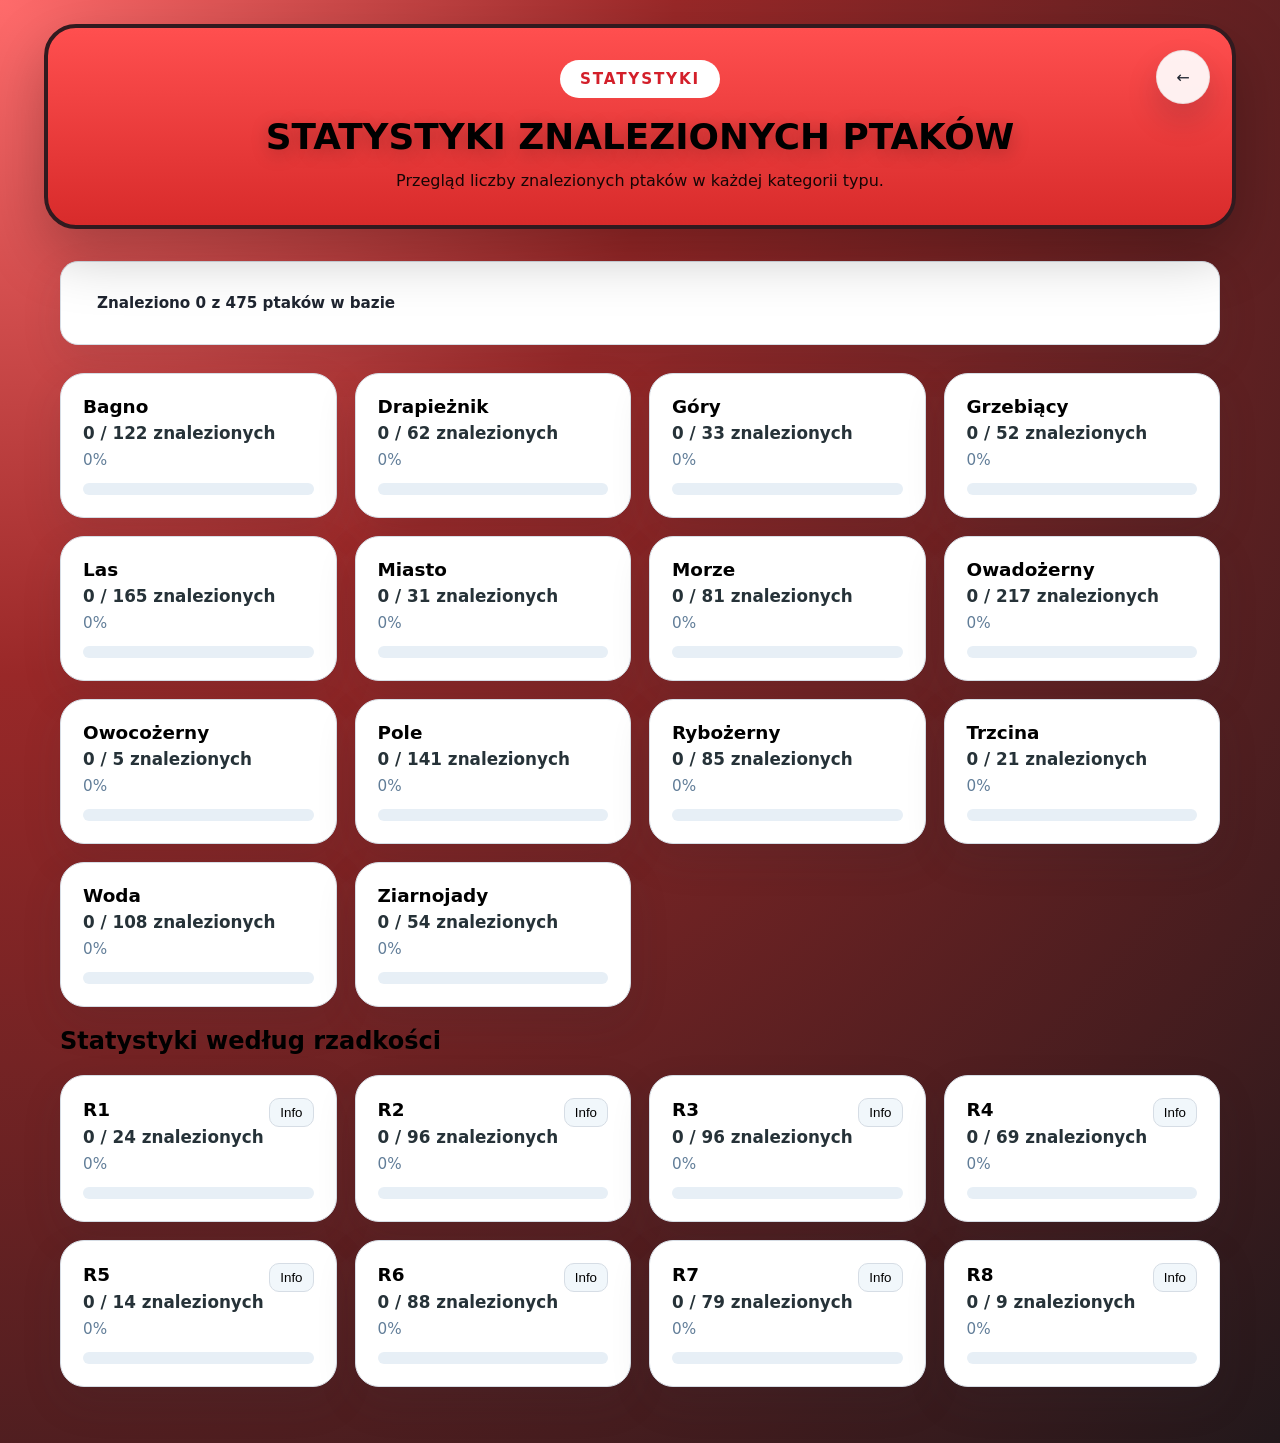
==== stats.html @ 66fbfaac "ui changes" ====
<!DOCTYPE html>
<html lang="pl">
<head>
  <meta charset="UTF-8" />
  <meta name="viewport" content="width=device-width, initial-scale=1.0" />
  <title>Statystyki ptaków</title>
  <link rel="stylesheet" href="styles.css" />
</head>
<body>
  <div class="pokedex-shell">
    <header class="hero">
      <div class="hero-top">
        <span class="pokedex-label">STATYSTYKI</span>
        <h1>Statystyki znalezionych ptaków</h1>
        <p class="hero-subtitle">Przegląd liczby znalezionych ptaków w każdej kategorii typu.</p>
      </div>
      <a class="page-action-link" href="index.html" title="Powrót do listy ptaków">←</a>
    </header>

    <main class="container">
      <section class="controls-panel">
        <div class="counter-display" aria-live="polite">
          <span id="overallCounter">Ładowanie statystyk...</span>
        </div>
      </section>

      <section id="statsList" class="statistics-list" aria-live="polite"></section>

      <h2 class="section-title">Statystyki według rzadkości</h2>
      <section id="rarityStats" class="statistics-list" aria-live="polite"></section>
    </main>
  </div>

  <script src="stats.js"></script>
</body>
</html>
---- styles.css ----
:root {
  --bg: #f3f7fa;
  --surface: #ffffff;
  --border: #d6dde5;
  --text: #263238;
  --muted: #617d98;
  --accent: #2f8dff;
  --accent-strong: #1762c6;
  --success: #1f8a43;
  --warning: #f8b400;
  --shadow: 0 16px 40px rgba(38, 50, 56, 0.12);
}

* {
  box-sizing: border-box;
}

body {
  margin: 0;
  font-family: Inter, system-ui, -apple-system, BlinkMacSystemFont, "Segoe UI", sans-serif;
  background: radial-gradient(circle at top left, #ff6b6b 0%, #992828 35%, #22181b 100%);
  color: #000000;
  min-height: 100vh;
}

.pokedex-shell {
  max-width: 1240px;
  margin: 0 auto;
  padding: 24px;
}

.hero {
  padding: 32px 28px;
  text-align: center;
  background: linear-gradient(180deg, #ff4f4f 0%, #d82b2b 100%);
  border: 4px solid #311a1f;
  border-radius: 32px;
  box-shadow: 0 24px 60px rgba(0, 0, 0, 0.25);
  position: relative;
  overflow: hidden;
}

.page-action-link {
  position: absolute;
  top: 22px;
  right: 22px;
  z-index: 2;
  display: inline-flex;
  align-items: center;
  justify-content: center;
  width: 54px;
  height: 54px;
  border-radius: 50%;
  background: rgba(255, 255, 255, 0.92);
  color: #1f2530;
  text-decoration: none;
  border: 1px solid rgba(0, 0, 0, 0.08);
  box-shadow: 0 16px 32px rgba(15, 23, 42, 0.16);
  transition: transform 0.2s ease, background 0.2s ease;
}

.page-action-link svg {
  width: 24px;
  height: 24px;
}

.page-action-link:hover {
  transform: translateY(-2px);
  background: #ffffff;
}

.statistics-list {
  display: grid;
  grid-template-columns: repeat(auto-fit, minmax(240px, 1fr));
  gap: 18px;
}

.stat-card {
  background: var(--surface);
  border: 1px solid var(--border);
  border-radius: 24px;
  padding: 22px;
  box-shadow: var(--shadow);
}

.stat-card h2 {
  margin: 0 0 12px;
  font-size: 1.15rem;
}

.stat-value {
  margin: 0 0 8px;
  font-size: 1.05rem;
  font-weight: 700;
  color: var(--text);
}

.stat-percentage {
  margin: 0 0 14px;
  font-size: 0.95rem;
  color: var(--muted);
}

.stat-bar {
  width: 100%;
  height: 12px;
  border-radius: 999px;
  background: #e7eff6;
  overflow: hidden;
}

.stat-bar-fill {
  height: 100%;
  background: linear-gradient(135deg, #2f8dff 0%, #7c57ff 100%);
}

/* small tweak: make rarity bars slightly darker when showing overall rarities */
.stat-card h2 { margin-bottom: 6px; }

/* rarity-specific bar colors */
.stat-bar-fill.rarity-r1 { background: linear-gradient(90deg, #6fcf97 0%, #27ae60 100%); }
.stat-bar-fill.rarity-r2 { background: linear-gradient(90deg, #9be7ff 0%, #2d9cdb 100%); }
.stat-bar-fill.rarity-r3 { background: linear-gradient(90deg, #ffd074 0%, #f2994a 100%); }
.stat-bar-fill.rarity-r4 { background: linear-gradient(90deg, #ffc4c4 0%, #eb5757 100%); }
.stat-bar-fill.rarity-r5 { background: linear-gradient(90deg, #d6c2ff 0%, #7c57ff 100%); }
.stat-bar-fill.rarity-r6 { background: linear-gradient(90deg, #ffd6a5 0%, #ff9f43 100%); }
.stat-bar-fill.rarity-r7 { background: linear-gradient(90deg, #f8b4d9 0%, #d946ef 100%); }
.stat-bar-fill.rarity-r8 { background: linear-gradient(90deg, #f2f2f2 0%, #bdbdbd 100%); }

.rarity-info { margin-top: 12px; padding: 12px; background: #fff; border-radius: 12px; border: 1px solid var(--border); color: var(--text); }
.stat-card-header { display:flex; gap:12px; align-items:center; justify-content:space-between; }
.rarity-info-button { padding:6px 10px; border-radius:10px; border:1px solid var(--border); background:#f1f7fb; cursor:pointer; }

.hero-top {
  position: relative;
  z-index: 1;
}

.pokedex-label {
  display: inline-flex;
  align-items: center;
  justify-content: center;
  padding: 10px 20px;
  margin-bottom: 18px;
  border-radius: 999px;
  background: #fff;
  color: #d31f2a;
  font-weight: 800;
  letter-spacing: 0.12em;
  font-size: 0.95rem;
}

.hero h1 {
  margin: 0 0 12px;
  font-size: clamp(2rem, 2.8vw, 3.6rem);
  text-transform: uppercase;
  text-shadow: 0 4px 18px rgba(0, 0, 0, 0.25);
}

.hero-subtitle {
  margin: 0 auto;
  max-width: 760px;
  color: rgba(0, 0, 0, 0.9);
  line-height: 1.5;
  font-size: 1rem;
}

.container {
  width: min(1180px, calc(100% - 32px));
  margin: 32px auto;
}

.controls-panel {
  display: grid;
  gap: 16px;
  padding: 20px;
  margin-bottom: 28px;
  background: var(--surface);
  border: 1px solid var(--border);
  border-radius: 18px;
  box-shadow: var(--shadow);
}

.control-group {
  display: grid;
  gap: 8px;
}

.control-group label {
  font-weight: 600;
  color: var(--text);
}

.control-group select,
.control-group input {
  width: 100%;
  min-height: 44px;
  padding: 0 14px;
  border: 1px solid var(--border);
  border-radius: 12px;
  background: #f8fbff;
  color: var(--text);
}

.button-secondary {
  padding: 14px 18px;
  border: none;
  border-radius: 12px;
  background: #e3efff;
  color: var(--accent-strong);
  font-weight: 700;
  cursor: pointer;
  transition: transform 0.2s ease, background 0.2s ease;
}

.button-secondary:hover {
  transform: translateY(-1px);
  background: #c8e0ff;
}

.counter-display-top {
  width: min(1180px, calc(100% - 32px));
  margin: 12px auto;
  text-align: center;
  font-weight: 700;
  color: var(--text);
}

.control-row {
  display: flex;
  gap: 12px;
  align-items: flex-end;
  justify-content: space-between;
  flex-wrap: wrap;
}

.search-group {
  flex: 1 1 100%;
  min-width: 0;
}

.search-group input {
  width: 100%;
}

.control-row > .control-group:not(.search-group) {
  flex: 0 0 auto;
}

.advanced-controls[aria-hidden="true"] {
  display: none;
}

.advanced-controls {
  display: grid;
  grid-template-columns: repeat(auto-fit, minmax(180px, 1fr));
  gap: 12px;
  margin-top: 12px;
}

.button-primary {
  padding: 14px 18px;
  border: none;
  border-radius: 14px;
  background: linear-gradient(135deg, #ffbc15 0%, #ff5137 100%);
  color: #111;
  font-weight: 800;
  cursor: pointer;
  transition: transform 0.2s ease, filter 0.2s ease;
}

.button-primary:hover {
  transform: translateY(-1px);
  filter: brightness(1.05);
}

.counter-display {
  align-self: center;
  padding: 12px 16px;
  border-radius: 18px;
  background: rgba(255, 255, 255, 0.92);
  color: #1f2530;
  font-size: 0.95rem;
  font-weight: 700;
  justify-self: start;
  min-width: 160px;
}

.bird-grid {
  display: grid;
  grid-template-columns: repeat(4, minmax(240px, 1fr));
  gap: 20px;
  justify-content: center;
  align-items: stretch;
}

.bird-card {
  display: flex;
  flex-direction: column;
  justify-content: space-between;
  gap: 0;
  min-height: 620px;
  width: 100%;
  background: var(--surface);
  border: 1px solid #d6dde5;
  border-radius: 28px;
  overflow: hidden;
  box-shadow: var(--shadow);
}

.bird-card.found {
  border-color: var(--success);
}

.image-frame {
  width: 100%;
  background: #e8f1f8;
}

.bird-card img {
  width: 100%;
  display: block;
  aspect-ratio: 4 / 3;
  object-fit: cover;
  background: #000000;
}

.image-placeholder {
  display: grid;
  align-items: center;
  justify-items: center;
  width: 100%;
  aspect-ratio: 4 / 3;
  background: #f7f8fb;
  color: #3b4a5a;
  font-size: 5rem;
  font-weight: 900;
}

.bird-card .card-body {
  padding: 18px;
  display: flex;
  flex-direction: column;
  justify-content: space-between;
  gap: 14px;
  flex: 1;
  min-height: 240px;
}

.bird-card h2 {
  margin: 0;
  color:#000000;
  font-size: 1.25rem;
}

.bird-card h3 {
  margin: 0;
  color: var(--muted);
  font-size: 0.95rem;
  font-weight: 500;
}

.tag-row {
  display: flex;
  flex-wrap: wrap;
  gap: 10px;
}

.type-row {
  display: flex;
  flex-wrap: wrap;
  gap: 8px;
  margin-top: 10px;
}

.type-tag,
.tag {
  display: inline-flex;
  align-items: center;
  gap: 6px;
  padding: 8px 12px;
  border-radius: 999px;
  font-size: 0.88rem;
  font-weight: 700;
}

.type-tag {
  color: #fff;
}

.type-water { background: #2f80ed; }
.type-sea { background: #1366d6; }
.type-bog { background: #8b5a2b; }
.type-field { background: #f2994a; }
.type-forest { background: #27ae60; }
.type-mountain { background: #6b5b95; }
.type-wading { background: #17bebb; }
.type-fish { background: #2d9cdb; }
.type-predator { background: #eb5757; }
.type-default { background: #627d98; color: #fff; }

.stat-bar-fill.type-water { background: #2f80ed; }
.stat-bar-fill.type-sea { background: #1366d6; }
.stat-bar-fill.type-bog { background: #8b5a2b; }
.stat-bar-fill.type-field { background: #f2994a; }
.stat-bar-fill.type-forest { background: #27ae60; }
.stat-bar-fill.type-mountain { background: #6b5b95; }
.stat-bar-fill.type-wading { background: #17bebb; }
.stat-bar-fill.type-fish { background: #2d9cdb; }
.stat-bar-fill.type-predator { background: #eb5757; }
.stat-bar-fill.type-default { background: #627d98; }

.tag {
  background: #f1f7fb;
  color: var(--text);
}

.tag.rarity {
  background: #fff4d7;
}

.card-actions {
  display: grid;
  gap: 14px;
}

.card-actions .file-upload {
  position: relative;
  display: inline-flex;
  align-items: center;
  justify-content: center;
  width: 100%;
  min-height: 56px;
  padding: 0 18px;
  border-radius: 999px;
  background: linear-gradient(135deg, #eef7ff 0%, #d9efff 100%);
  border: 1px solid #b8d8ff;
  color: #094c9a;
  font-size: 0.95rem;
  font-weight: 700;
  cursor: pointer;
  transition: transform 0.2s ease, background 0.2s ease, border-color 0.2s ease;
}

.card-actions .file-upload:hover {
  transform: translateY(-1px);
  background: linear-gradient(135deg, #e6f1ff 0%, #c9e4ff 100%);
  border-color: #8bb8ff;
}

.card-actions .file-upload input[type="file"] {
  position: absolute;
  inset: 0;
  width: 100%;
  height: 100%;
  opacity: 0;
  cursor: pointer;
}

.found-button {
  width: 100%;
  min-height: 56px;
  border: none;
  border-radius: 999px;
  background: linear-gradient(135deg, #ffc800 0%, #ff5722 100%);
  color: #1a1a1a;
  font-size: 1rem;
  font-weight: 800;
  text-transform: uppercase;
  letter-spacing: 0.06em;
  cursor: pointer;
  box-shadow: 0 18px 35px rgba(255, 96, 53, 0.24);
  transition: transform 0.2s ease, filter 0.2s ease;
}

.pagination-controls {
  display: flex;
  gap: 12px;
  align-items: center;
  margin-top: 12px;
}

.pagination {
  display: flex;
  gap: 6px;
  flex-wrap: wrap;
}

.pagination button {
  border: 1px solid var(--border);
  background: white;
  padding: 6px 10px;
  border-radius: 8px;
  cursor: pointer;
}

.pagination button.active {
  background: var(--accent);
  color: white;
  border-color: var(--accent-dark, #4a90e2);
}

.load-more-wrapper {
  display: flex;
  justify-content: center;
  margin: 28px 0 12px;
}

.load-more-wrapper button {
  min-width: 240px;
}

.found-button {
  width: 100%;
  min-height: 56px;
  border: none;
  border-radius: 999px;
  background: linear-gradient(135deg, #ffc800 0%, #ff5722 100%);
  color: #1a1a1a;
  font-size: 1rem;
  font-weight: 800;
  text-transform: uppercase;
  letter-spacing: 0.06em;
  cursor: pointer;
  box-shadow: 0 18px 35px rgba(255, 96, 53, 0.24);
  transition: transform 0.2s ease, filter 0.2s ease;
}

.found-button:hover:not(:disabled) {
  transform: translateY(-2px);
  filter: brightness(1.03);
}

.found-button:disabled {
  background: #9aa5b1;
  color: #f7f9fb;
  cursor: default;
  box-shadow: none;
}

.card-body p {
  margin: 0;
  color: var(--muted);
  line-height: 1.6;
}

@media (min-width: 840px) {
  .controls-panel {
    grid-template-columns: repeat(3, minmax(0, 1fr));
    align-items: end;
  }
}
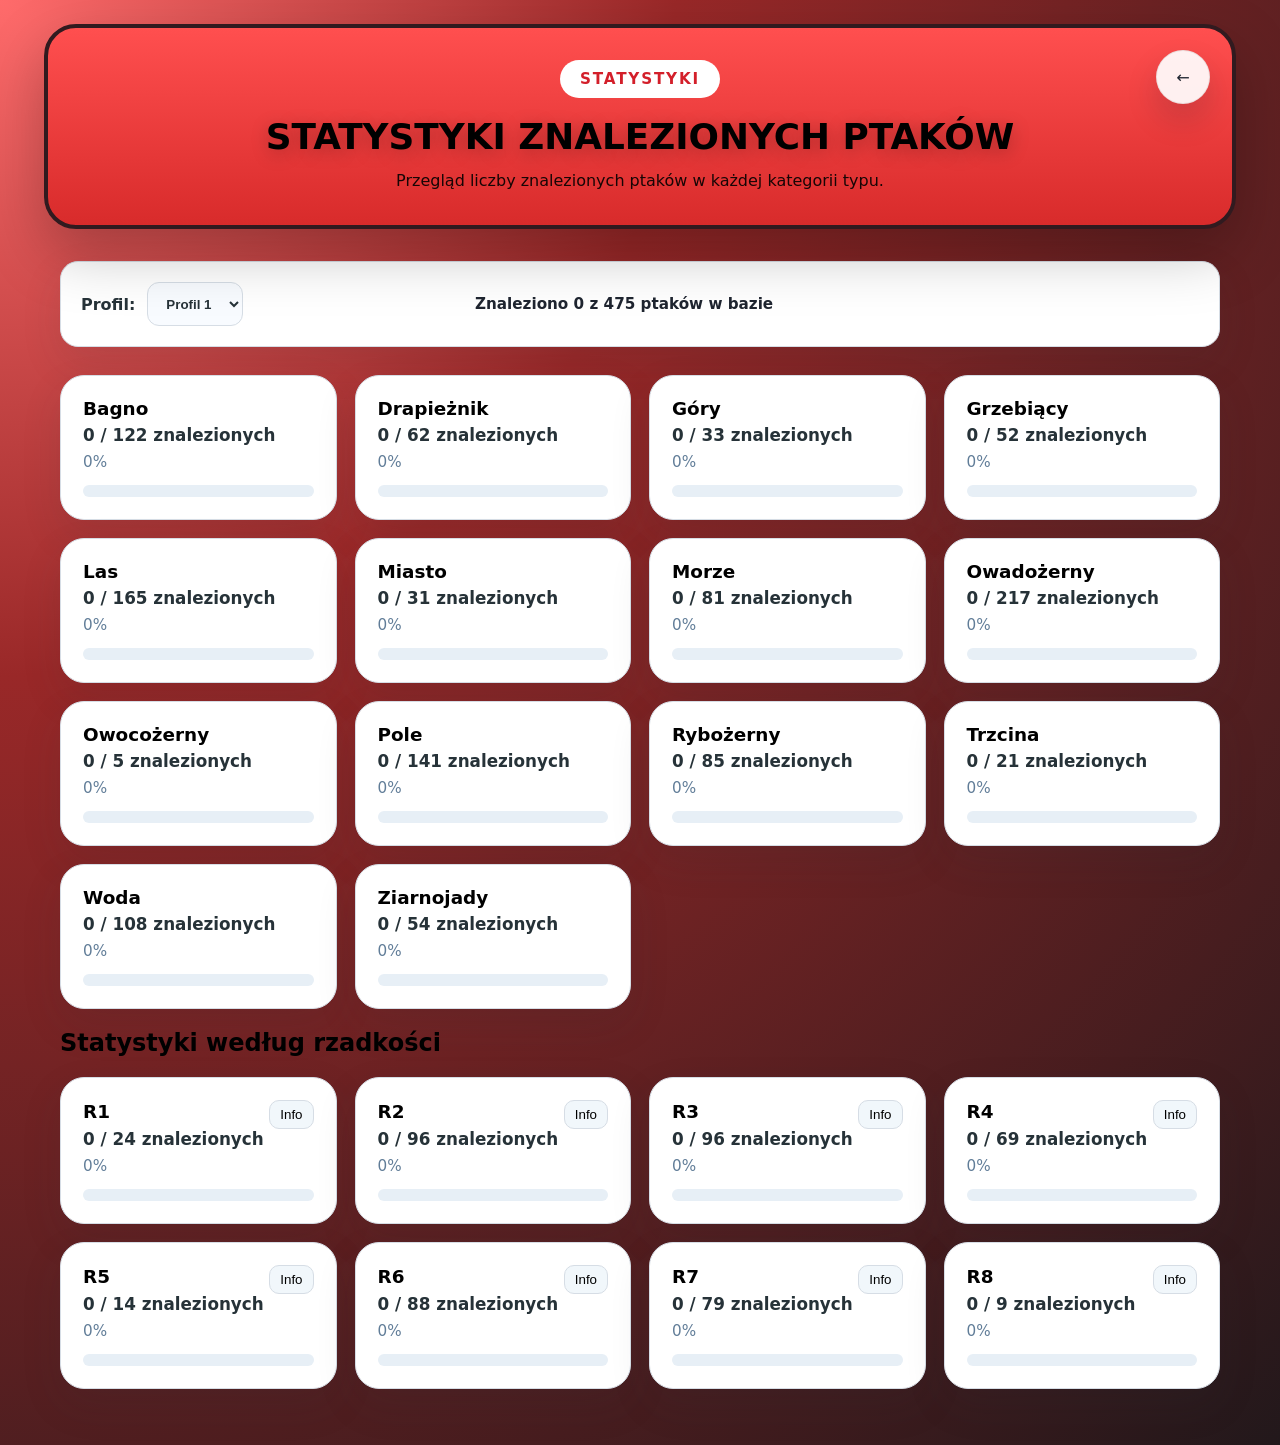
==== commit 4829078f: "profiles" ====
--- a/stats.html
+++ b/stats.html
@@ -19,6 +19,13 @@
 
     <main class="container">
       <section class="controls-panel">
+        <div class="profile-selector">
+          <label for="profileSelect">Profil:</label>
+          <select id="profileSelect">
+            <option value="profile1">Profil 1</option>
+            <option value="profile2">Profil 2</option>
+          </select>
+        </div>
         <div class="counter-display" aria-live="polite">
           <span id="overallCounter">Ładowanie statystyk...</span>
         </div>
--- a/styles.css
+++ b/styles.css
@@ -286,6 +286,34 @@
   min-width: 160px;
 }
 
+.profile-selector {
+  display: flex;
+  gap: 12px;
+  align-items: center;
+}
+
+.profile-selector label {
+  font-weight: 700;
+  color: var(--text);
+  white-space: nowrap;
+}
+
+.profile-selector select {
+  min-height: 44px;
+  padding: 0 14px;
+  border: 1px solid var(--border);
+  border-radius: 12px;
+  background: #f8fbff;
+  color: var(--text);
+  font-weight: 600;
+  cursor: pointer;
+}
+
+.profile-selector select:hover {
+  background: #eef7ff;
+}
+
+
 .bird-grid {
   display: grid;
   grid-template-columns: repeat(4, minmax(240px, 1fr));
